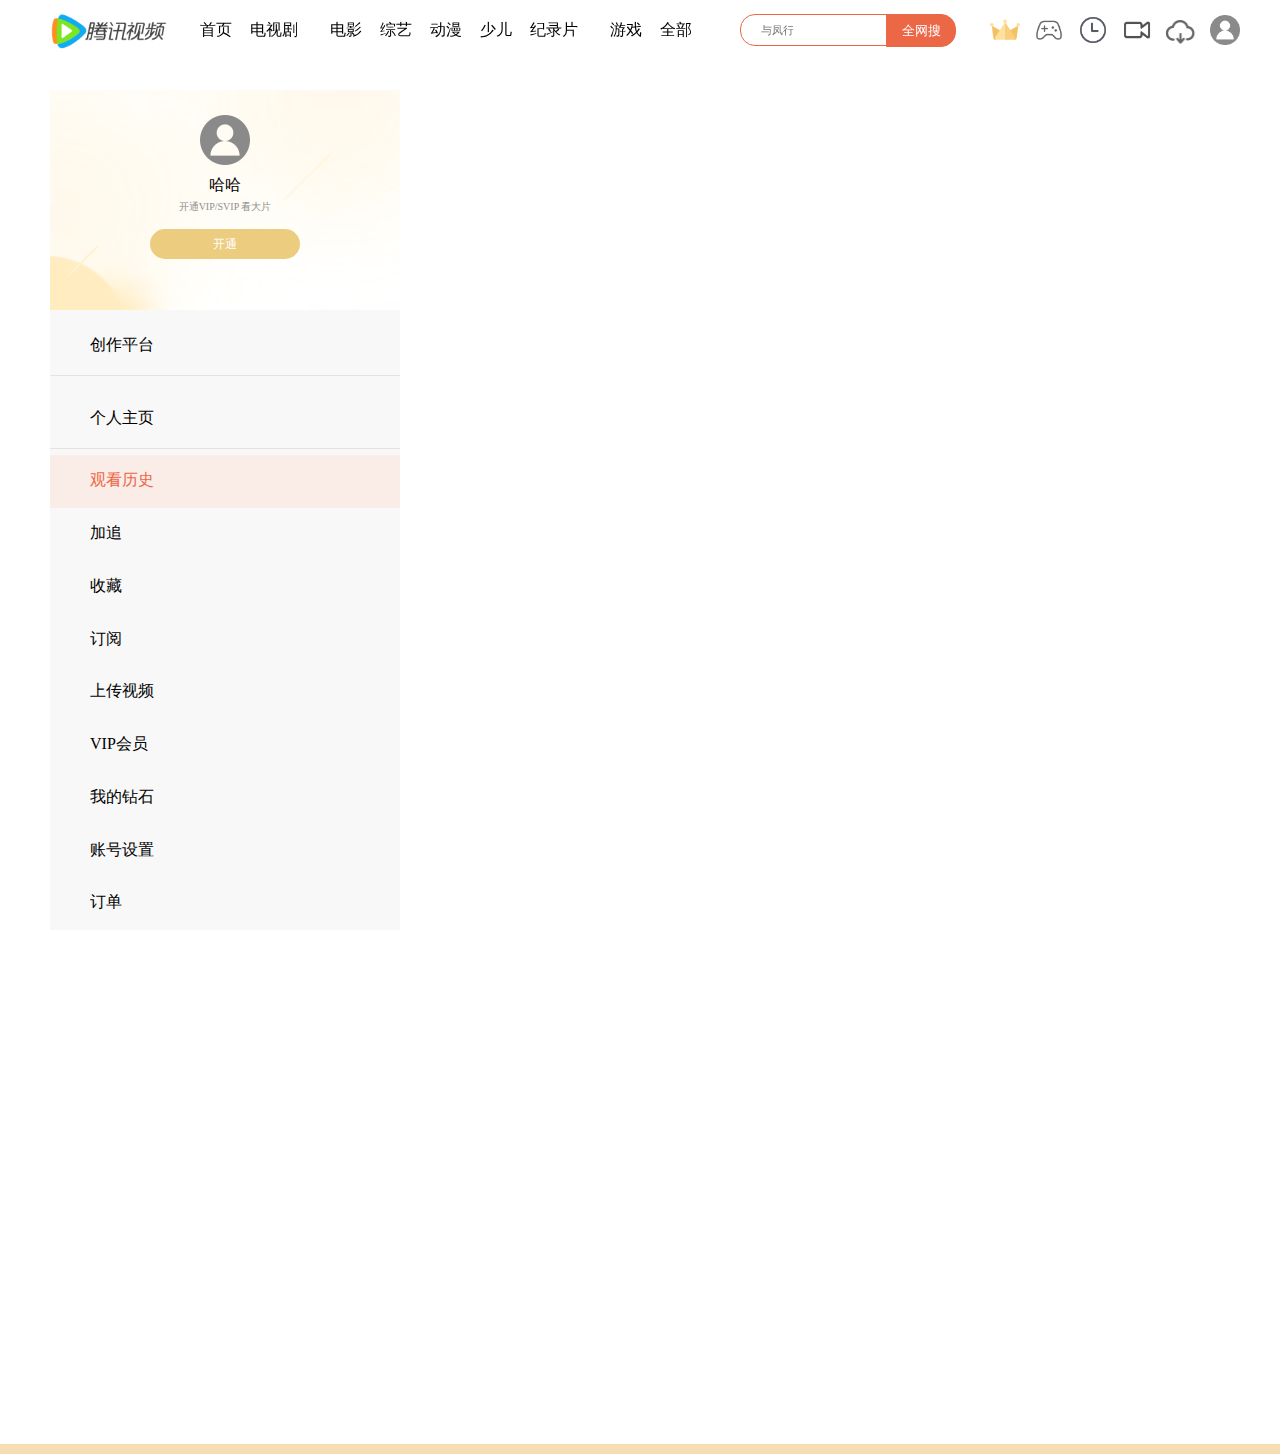
==== history.html @ ce2fe9be "4.15 23:44" ====
<!DOCTYPE html>
<html lang="en">
<head>
    <meta charset="UTF-8">
    <meta name="viewport" content="width=device-width, initial-scale=1.0">
    <title>观看历史</title>
    <link rel="stylesheet" href="css/info.css">
</head>
<body>
    <div class="top-block">
        <div class="top-logo"></div>
        <div class="top-content-link">
            <span class="top-context">首页</span>
            <span class="top-context">电视剧</span>
            <span class="top-context">电影</span>
            <span class="top-context">综艺</span>
            <span class="top-context">动漫</span>
            <span class="top-context">少儿</span>
            <span class="top-context">纪录片</span>
            <span class="top-context">游戏</span>
            <span class="top-context">全部</span>
        </div>
        <div class="input-box">
            <span class="input-zone">
                <input type="text" placeholder="与凤行">
            </span>
            <span class="input-zone">
                <button>全网搜</button>
            </span>
        </div>
        <div class="top-link">
            <span class="link-img"><img src="icon/vip-color-icon.png" alt="" id="vip-color-icon"></span>
            <span class="link-img"><img src="icon/game-icon.png" alt="" id="game-icon"></span>
            <span class="link-img"><img src="icon/history-icon.png" alt="" id="history-icon"></span>
            <span class="link-img"><img src="icon/working-icon.png" alt="" id="working-icon"></span>
            <span class="link-img"><img src="icon/download-icon2.png" alt="" id="download-icon2"></span>
            <span class="link-img"><img src="icon/touxiang.png" alt="" id="touxiang"></span>
        </div>
    </div>

    <div class="body-box">
        <div class="left-box">
            <div class="person-info">
                <div class="avatar"><img src="icon/touxiang.png" alt=""></div>
                <div class="person-name">哈哈</div>
                <div class="person-content">开通VIP/SVIP 看大片</div>
                <div class="vip-btn">开通</div>
            </div>
            <div class="function-list">
                <span class="function-span" id="top-modal">创作平台</span>
                <span class="function-span" id="top-modal">个人主页</span>
                <span class="function-span"  id="now-function">观看历史</span></a>
                <span class="function-span">加追</span></a>
                <a href="info.html" class="function"><span class="function-span">收藏</span></a>
                <span class="function-span">订阅</span>
                <span class="function-span">上传视频</span>
                <span class="function-span">VIP会员</span>
                <span class="function-span">我的钻石</span>
                <a href="logoff.html" class="function"><span class="function-span">账号设置</span></a>
                <span class="function-span">订单</span>
            </div>  
        </div>
        <div class="right-box">

        </div>  
    </div>
    <div class="white-block"></div>
    <div class="bottom-content"></div>
    <script type="text/javascript" src="javascript/info.js"></script>
</body>
</html>
---- css/info.css ----
* {
    margin: 0;
    padding: 0;
}

a {
    color: #000;
    text-decoration: none;
}

.top-block {
    display: grid;
    grid-template-columns: 50px 150px 520px 260px 320px;
    position: fixed;
    height: 40px;
    width: 100%;
    top: 10px;
    z-index: 88;
}

.white-block {
    position: fixed;
    width: 100%;
    height: 60px;
    top: 0;
    background-color: rgba(255, 255, 255, 0.95);
}

.top-logo {
    grid-column-start: 2;
    background-image: url(../icon/txvideo.png);
    background-repeat: no-repeat;
    background-size: 120px;
    background-position: 0 3px;
    cursor: pointer;
}

.top-content-link {
    display: grid;
    grid-column-start: 3;
    grid-template-columns: 50px 80px 50px 50px 50px 50px 80px 50px 50px;
}

.top-context {
    display: inline-block;
    width: 60px;
    line-height: 40px;
}

.input-box {
    place-self: center;
}

.input-zone input {
    outline: none;
    width: 180px;
    height: 30px;
    border-radius: 15px;
    border: 1px solid #ec6746;
    text-indent: 20px;
}

.input-zone input::placeholder {
    font-size: 11px;
}

.link-img img {
    position: relative;
    width: 30px;
    top: 5px;
    left: -30px;
    margin-right: 10px;
    cursor: pointer;
}

.input-zone button {
    display: inline-block;
    position: relative;
    height: 32.5px;
    top: 0.5px;
    /* 贴合input输入框 */
    width: 70px;
    border-top-right-radius: 15px;
    border-bottom-right-radius: 15px;
    border: 0;
    border: 1px solid #ec6746;
    background-color: #ec6746;
    left: -60px;
    cursor: pointer;
    color: white;
}

.body-box {
    display: grid;
    position: relative;
    grid-template-columns: 30px 20% 80% 30px;
    gap: 20px;
    /* 最左侧100%缩放留白 50px */
    top: 90px;
}

.person-info {
    background-image: url(../image/logined-content.png);
    background-size: cover;
    background-repeat: no-repeat;
    width: 100%;
    height: 220px;
}

.avatar {
    display: inline-block;
    margin-top: 25px;
    width: 100%;
    height: 60px
}

.avatar img {
    position: relative;
    margin-left: -25px;
    left: 50%;
    width: 50px;
    cursor: pointer;
}

.person-name {
    display: inline-block;
    width: 100%;
    text-align: center;
}

.person-content {
    display: inline-block;
    font-size: 10px;
    width: 100%;
    text-align: center;
    color: #8f8f8e;
}

.vip-btn {
    display: inline-block;
    position: relative;
    margin-top: 15px;
    width: 150px;
    height: 30px;
    border-radius: 15px;
    color: white;
    font-size: 12px;
    line-height: 30px;
    text-align: center;
    left: 50%;
    margin-left: -75px;
    background-color: #eccd7f;
    cursor: pointer;
}

.left-box {
    grid-column-start: 2;
}

.function-list {
    display: grid;
    /* grid-template-rows: auto; */
    background-color: #f8f8f8;
    width: 100%;
    height: 620px;
}

#top-modal {
    display: inline-block;
    height: 20px;
    width: 100%;
    margin-top: 10px;
    padding-bottom: 20px;
    text-indent: 40px;
    border-bottom: 1px solid #8f8f8e33;
}

.function-span {
    display: inline-block;
    padding-top: 15px;
    padding-bottom: 10px;
    text-indent: 40px;
    cursor: pointer;
}

.function-span:hover {
    color: #ec6746;
}

.function:hover {
    color: #ec6746;
}

#now-function {
    background-color: #fddacd66;
    color: #ec6746;
}

.bottom-content {
    display: inline-block;
    width: 100%;
    height: 10px;
    position: relative;
    top: 600px;
    background-color: wheat;
}

.logoff-box {
    width: 100%;
    height: 100px;
    border: 1px solid #8f8f8e33;
}

.logoff-content-1 {
    display: inline-block;
    position: relative;
    line-height: 100px;
    margin-left: 20px;
}

.logoff-content-2 {
    display: inline-block;
    position: relative;
    margin-left: 20px;
    color: #8f8f8e;
}

.logoff-btn {
    float: right;
    position: relative;
    top: 50%;
    /* height: 100%; */
    margin-top: -20px;
    margin-right: 40px;
    text-align: center;
    line-height: 40px;
    width: 120px;
    cursor: pointer;
    height: 40px;   
    border-radius: 20px;
    background-color: wheat;
}

@media screen and (max-width: 1180px){
    #history-icon {
        display: none;
    }
    #working-icon {
        display: none;
    }
    .body-box {
        grid-template-columns: 30px 350px 650px 50px;
        /* 留白 左侧功能 右侧功能 留白 */
    }
}

@media screen and (min-width: 1280px){
    .body-box {
        grid-template-columns: 30px 350px 800px 50px;
        /* 留白 左侧功能 右侧功能 留白 */
    }
    .top-block {
        grid-template-columns: 50px 150px 520px 300px 320px;
        /* 留白 logo 导航栏 搜索栏 功能栏  */
    }
    .input-box {
        width: 100%;
        /* justify-self: center; */
    }
    .input-box input {
        width: 200px;
        margin-left: 20px;
    }
}

@media screen and (min-width: 1500px){
    .body-box {
        grid-template-columns: 10% 350px 900px 50px;
        margin-left: -20px;
        /* 抵消gap:20px */
        /* 留白 左侧功能 右侧功能 留白 */
    }
    .top-block {
        grid-template-columns: 10% 150px 520px 460px 520px ;
        /* 留白 logo 导航栏 搜索栏 功能栏  */
    }
    .top-link {
        grid-column-start: 5;
    }
    .input-box {
        width: 100%;
        /* justify-self: center; */
    }
    .input-box input {
        width: 280px;
        margin-left: 20px;
    }
}

@media screen and (min-width: 1700px){
    .body-box {
        grid-template-columns: 10% 350px 1100px 50px;
        margin-left: -20px;
        /* 抵消gap:20px */
        /* 留白 左侧功能 右侧功能 留白 */
    }
    .top-block {
        grid-template-columns: 10% 150px 620px 460px 520px ;
        /* 留白 logo 导航栏 搜索栏 功能栏  */
    }
    .top-link {
        grid-column-start: 5;
    }
    .input-box {
        width: 100%;
        /* justify-self: center; */
    }
    .input-box input {
        width: 280px;
        margin-left: 20px;
    }
}


@media screen and (min-width: 2000px){
    .body-box {
        grid-template-columns: 20% 350px 1200px 50px;
        /* 留白 左侧功能 右侧功能 留白 */
    }
    .top-block {
        grid-template-columns: 20% 150px 720px 460px 520px;
        /* 留白 logo 导航栏 搜索栏 功能栏  */
    }
    .top-link {
        grid-column-start: 5;
    }
    .input-box {
        width: 100%;
        /* justify-self: center; */
    }
    .input-box input {
        width: 280px;
        margin-left: 20px;
    }
}

@media screen and (min-width: 2400px){
    .body-box {
        grid-template-columns: 20% 350px 1400px 50px;
        /* 留白 左侧功能 右侧功能 留白 */
    }
    .top-block {
        grid-template-columns: 20% 150px 1020px 460px 520px;
        /* 留白 logo 导航栏 搜索栏 功能栏  */
    }
    .top-link {
        grid-column-start: 5;
    }
    .input-box {
        width: 100%;
        /* justify-self: center; */
    }
    .input-box input {
        width: 280px;
        margin-left: 20px;
    }
}
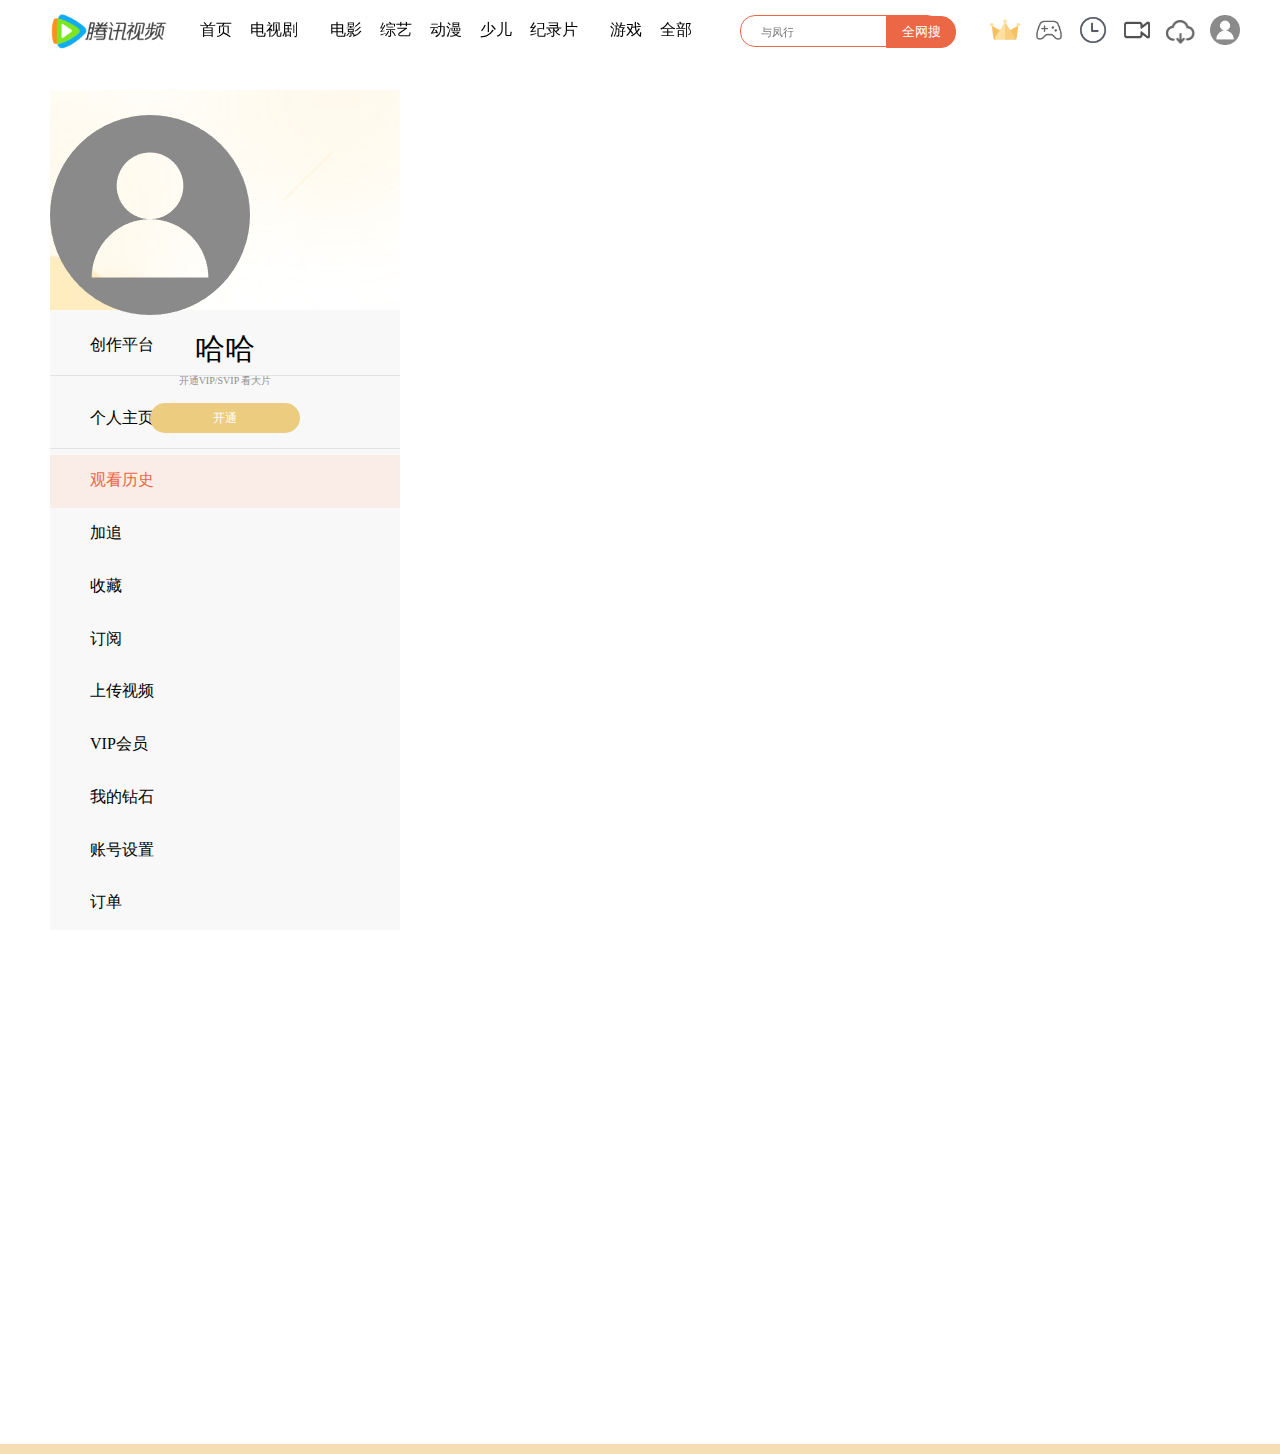
==== commit 030a08ba: "4/17 2:48" ====
--- a/history.html
+++ b/history.html
@@ -34,7 +34,88 @@
             <span class="link-img"><img src="icon/history-icon.png" alt="" id="history-icon"></span>
             <span class="link-img"><img src="icon/working-icon.png" alt="" id="working-icon"></span>
             <span class="link-img"><img src="icon/download-icon2.png" alt="" id="download-icon2"></span>
-            <span class="link-img"><img src="icon/touxiang.png" alt="" id="touxiang"></span>
+            <span class="link-img"><img src="icon/touxiang.png" alt="" id="touxiang">
+                <div class="drop-list" id="avatar-drop-box">
+                    <!-- 未登录   -->
+                    <div class="drop-line" id="avatar-drop-content-1">登陆之后可以</div>
+                    <div class="drop-line" id="avatar-drop-content-2">
+                        <span class="img-drop-box">
+                            <img src="#" alt="">
+                        </span>
+                        <span class="content-drop-box">
+                            同步多端观看记录
+                        </span>
+                        </div>
+                    <div class="drop-line" id="avatar-drop-content-2">
+                        <span class="img-drop-box">
+                            <img src="#" alt="">
+                        </span>
+                        <span class="content-drop-box">
+                            参与互动讨论
+                        </span>
+                        </div>
+                    <div class="drop-line" id="avatar-drop-content-2">
+                        <span class="img-drop-box">
+                            <img src="#" alt="">
+                        </span>
+                        <span class="content-drop-box">
+                            观看更个性化内容
+                        </span>
+                        </div>
+                    <div class="drop-line" id="avatar-drop-content-2">
+                        <span class="img-drop-box">
+                            <img src="#" alt="">
+                        </span>
+                        <span class="content-drop-box">
+                            领取专属游戏礼包
+                        </span>
+                    </div>
+                    <div class="login-in-btn">立即登录</div>
+                </div>      
+            <!-- 已登录 -->
+            <div class="drop-list" id="avatar-logined">
+                <div class="drop-line" id="avatar-logined-content-1">
+                    <div class="person-name">哈哈</div>
+                    <div class="avatar-logined-content">开通VIP/超级影视SVIP 看大片</div>
+                    <div class="avatar-vip-btn">开通腾讯视频VIP</div>
+                </div>
+                <a href="info.html" target="_blank">
+                    <div class="drop-line" id="avatar-logined-content-2">
+                        <span class="img-drop-box">
+                            <img src="#" alt="">
+                        </span>
+                        <span class="content-logined-box" id="person-index">
+                            个人中心
+                        </span>
+                        </div>
+                </a>
+                <div class="drop-line" id="avatar-logined-content-2">
+                    <span class="img-drop-box">
+                        <img src="#" alt="">
+                    </span>
+                    <span class="content-logined-box" id="my-favorite">
+                        我的加追
+                    </span>
+                    </div>
+                <div class="drop-line" id="avatar-logined-content-2">
+                    <span class="img-drop-box">
+                        <img src="#" alt="">
+                    </span>
+                    <span class="content-logined-box">
+                        我的游戏礼包
+                    </span>
+                </div>
+                <div class="drop-line" id="avatar-logined-content-2">
+                    <span class="img-drop-box">
+                        <img src="#" alt="">
+                    </span>
+                    <span class="content-logined-box">
+                        VIP消息
+                    </span>
+                </div>
+                <div class="login-out-btn">退出登录</div>
+            </div>    
+        </span>
         </div>
     </div>
 
--- a/css/info.css
+++ b/css/info.css
@@ -48,7 +48,10 @@
 }
 
 .input-box {
-    place-self: center;
+    /* place-self: center; */
+    position: relative;
+    top: 5px;
+
 }
 
 .input-zone input {
@@ -114,12 +117,58 @@
     height: 60px
 }
 
-.avatar img {
-    position: relative;
-    margin-left: -25px;
+.user-avatar {
+    position: relative;
+    margin-left: -30px;
     left: 50%;
-    width: 50px;
-    cursor: pointer;
+    width: 60px;
+    /* cursor: pointer; */
+}
+
+.avatar-input {
+    /* display: inline-block; */
+    display: none;
+    position: relative;
+    background-color: wheat;
+    border: 0;
+    top: -43px;
+    left: 110px;
+    width: 60px;
+    height: 60px;
+    border-radius: 30px;
+    cursor: pointer;
+    z-index: 10;
+    opacity: 0;
+}
+
+.avatar-upload {
+    /* display: inline-block; */
+    display: none;
+    background-image: url(../icon/changeAvatar.png);
+    background-repeat: no-repeat;
+    background-size: contain;
+    z-index: 9;
+    /* left: 45px; */
+    left: 110px;
+    position: relative;
+    border: 0;
+    width: 60px;
+    height: 60px;
+    border-radius: 30px;
+    cursor: pointer;
+    opacity: 0.9;
+}
+
+.avatar-input:hover ~.avatar-upload {
+    display: inline-block; 
+}
+
+.user-avatar:hover ~.avatar-upload {
+    display: inline-block; 
+}
+
+.avatar-upload:hover {
+    display: inline-block;
 }
 
 .person-name {
@@ -241,11 +290,491 @@
     background-color: wheat;
 }
 
-@media screen and (max-width: 1180px){
+#avatar-drop-box {
+    background-color: rgb(10, 10, 10);
+    /* display: block; */
+    display: none;
+    position: relative;
+    width: 360px;
+    height: 360px;
+    top: 15px;  
+    left: 80px;
+    border-radius: 20px;
+    cursor: pointer;
+    padding-top: 20px;
+    z-index: 88;
+}
+
+#avatar-drop-box:hover {
+    display: block;
+}
+
+#avatar-drop-box::after {
+    position: absolute;
+    box-sizing: content-box;
+    display: block;
+    top: -18px;
+    left: 120px;
+    border-top: 10px solid transparent;
+    border-left: 10px solid transparent;
+    border-right: 10px solid transparent;
+    border-bottom: 10px solid rgb(10, 10, 10);
+    content:' ';
+    z-index: 99;    
+}
+
+#avatar-drop-content-1 {
+    display: inline-block;
+    position: relative;
+    color: white;
+    width: 100%;
+    text-align: center;
+    margin-top: 10px;
+    font-size: 18px;
+}
+
+#avatar-drop-content-2 {
+    display: inline-block;
+    position: relative;
+    color: rgba(180, 180, 180); 
+    width: 100%;
+    text-align: center;
+    margin-top: 38px;
+}
+
+.login-in-btn {
+    background-color: #e2b359;
+    position: relative;
+    color: white;
+    height: 40px;
+    width: 90%;
+    text-align: center;
+    line-height: 40px;
+    font-size: 18px;
+    border-radius: 20px;
+    top: 30px;
+    margin-left: 20px;
+}
+
+/* #touxiang-link:hover +#avatar-logined {
+    display: block;
+}
+
+#touxiang-link:hover +.drop-list {
+    display: block;
+}
+
+#avatar-logined:hover {
+    display: block;
+} */
+
+#avatar-logined {
+    background-color: rgb(49, 48, 48);
+    position: relative;
+    /* display: block; */
+    display: none;
+    width: 360px;
+    height: 460px;
+    top: 10px;  
+    left: 50px;
+    padding-top: 20px;
+    z-index: 6;
+}
+
+#avatar-logined-content-1 {
+    background-image: url(../image/logined-content.png);
+    background-size: 300px;
+    position: relative;
+    height: 160px;
+    top: -20px;
+    /* background-position: -20px20px; */
+    text-align: center;
+    color: white;
+}
+
+#avatar-logined-content-2 {
+    display: inline-block;
+    width: 300px;
+    margin-top: 20px;
+    color: #d8dad3;
+    margin-left: 20px;
+    font-size: 18px;
+    border-bottom: 1px solid #d8dad344;
+    cursor: pointer;
+}
+
+#avatar-logined-content-2:hover {
+    color: white;
+}
+
+.login-out-btn {
+    display: inline-block;
+    width: 100%;
+    color: #999b95;
+    height: 40px;
+    line-height: 40px;
+    margin-top: 10px;
+    text-align: center;
+    cursor: pointer;
+}
+
+.login-out-btn:hover {
+    color: white;
+}
+
+.person-name {
+    padding-top: 10px;
+    font-size: 30px;
+}
+
+.avatar-logined-content {
+    color:  #d8dad3;
+    margin-top: 10px;
+}
+
+.avatar-vip-btn {
+    display: inline-block;
+    margin-top: 10px;
+    border-radius: 25px;
+    width: 300px;
+    height: 50px;
+    background: linear-gradient(to right, #f3f389, #e4a93c);
+    color: #91733b;
+    line-height: 50px;
+    font-size: 18px;
+    cursor: pointer;
+}
+
+.login-back {
+    display: none;
+    /* display: block; */
+    position: fixed;
+    background-color: rgba(24, 23, 23, 0.5);
+    width: 105%;
+    height: 105%;
+    top: -5px;
+    left: -5px;
+    /* 抵消html自带的margin */
+    z-index: 99;
+}
+
+.login-modal {
+    background-color: white;
+    display: none;
+    /* display: block; */
+    position: fixed;
+    width: 700px;
+    height: 500px;
+    margin-left: 50%;
+    /* margin-top: auto; */
+    left: -350px;
+    top: 50%;
+    margin-top: -150px;
+    z-index: 99;
+}
+
+.login-bar {
+    /* display: inline-block; */
+    position: relative;
+    background-color: #f1f1f1;
+    font-size: 20px;
+    width: 100%;
+    height: 60px;
+}
+
+.login-head-text {
+    display: inline-block;
+    position: relative;
+    line-height: 60px;
+    margin-left: 50%;
+    left: -40px;
+}
+
+.login-close {
+    display: inline-block;
+    position: absolute;
+    right: 20px;
+    top: 20px;
+    cursor: pointer;
+}
+
+.login-close>img {
+    width: 20px;
+}
+
+.login-text {
+    width: 100%;
+    position: relative;
+    color: #8a87a1;
+    text-align: center;
+    margin-top: 60px;
+}
+
+.login-qq {
+    width: 250px;
+    position: relative;
+    margin-left: 50%;
+    left: -135px;
+    margin-top: 20px;
+    height: 60px;
+    background-color: #54b4ef;
+    border-radius: 30px;
+    color: white;
+    font-size: 18px;
+    line-height: 60px;
+    text-align: center;
+    padding-left: 20px;
+    cursor: pointer;
+}
+
+.login-wx {
+    width: 250px;
+    position: relative;
+    margin-left: 50%;
+    left: -135px;
+    margin-top: 20px;
+    height: 60px;
+    background-color: #5fcf73;
+    border-radius: 30px;
+    color: white;
+    font-size: 18px;
+    line-height: 60px;
+    text-align: center;
+    padding-left: 20px;
+    cursor: pointer;
+}
+
+.login-select {
+    position: relative;
+    margin-top: 50px;
+    width: 500px;
+    margin-left: 50%;
+    left: -250px;
+    line-height: 30px;
+    /* margin-bottom: 10px; */
+}
+
+.login-a {
+    color: #f17e58;
+    cursor: pointer;
+}
+
+.login-radio {
+    width: 25px;
+}
+
+.un-selected {
+    display: block;
+    position: absolute;
+    left: -35px;
+    top: 5px;
+    cursor: pointer;
+}
+
+.is-selected {
+    display: none;
+    position: absolute;
+    left: -35px;
+    top: 5px;
+    cursor: pointer;
+}
+
+.login-alert {
+    /* display: inline-block; */
+    display: none;
+    position: absolute;
+    background-color: #494951;
+    width: 155px;
+    border-radius: 5px;
+    line-height: 30px;
+    text-align: center;
+    top: 310px;
+    left: 20px;
+    height: 30px;
+    color: white;
+    font-size: 14px;
+}
+
+.login-alert::after {
+    /* display: inline-block; */
+    position: absolute;
+    /* background-color: #494951; */
+    border-top: 8px solid #494951;
+    border-left: 8px solid transparent;
+    border-right: 8px solid transparent;
+    border-bottom: 8px solid transparent;
+    content: "";
+    top: 30px;
+    left: 48px;
+}
+
+.login-qq-modal {
+    background-color: white;
+    display: block;
+    display: none;
+    position: fixed;
+    width: 700px;
+    height: 500px;
+    margin-left: 50%;
+    margin-top: -250px;
+    left: -350px;
+    top: 50%;
+    z-index: 99;
+}
+
+.login-back-to-first {
+    position: relative;
+    left: 8px;
+    top: 5px;
+}
+
+.login-back-btn {
+    width: 25px;
+    cursor: pointer;
+}
+
+.login-qq-container {
+    display: grid;
+    width: 100%;
+    height: 600px;
+    grid-template-columns: 440px 350px;
+}
+
+.login-qq-text {
+    font-size: 28px;
+    width: 100%;
+    display: inline-block;
+    text-align: center;
+    margin-top: 15px;
+    margin-bottom: 15px;
+    font-weight: 520;
+}
+
+.login-qq-box {
+    /* padding-right: 50px; */
+    /* margin-right: 50px; */
+    height: 360px;
+}
+
+.login-qq-box div {
+    font-size: 16px;
+    text-align: center;
+}
+
+.login-qq-box .qq-head-text {
+    font-size: 23px;
+    margin-bottom: 10px;
+    text-align: center;
+}
+
+.qq-input {
+    margin-left: 80px;
+    width: 280px;
+    height: 45px;
+    border-radius: 5px;
+    margin-top: 10px;
+    background-color: white;
+    font-size: 20px;
+    border: 1px solid #8a87a1;
+}
+
+.qq-input:hover {
+    color: #000;    
+    /* 刷新hover效果，先前设置了input样式 */
+}
+
+.login-qq-btn {
+    margin-bottom: 50px;
+    height: 40px;
+    width: 280px;
+    background-color: #4397f7;
+    margin-left: 80px;
+    border-radius: 5px;
+    color: white;
+    line-height: 40px;
+    font-size: 20px;
+    text-align: center;
+    cursor: pointer;
+}
+
+.login-qq-btn:hover {
+    color: white;
+    /* 清空input:hover样式 */
+}
+
+.login-bottom-function {
+    margin-left: -20px;
+}
+
+.login-bottom-function span {
+    margin-left: 20px;
+    font-size: 14px;
+    cursor: pointer;
+}
+
+.login-hr {
+    color: #0004;
+    margin-left: 20px;
+}
+
+div.login-right-text span {
+    top: -10px;
+    position: relative;
+}
+.login-checkbox {
+    width: 12px;
+    /* border-radius: 12px; */
+    /* html复选框样式无法设置，需使用JavaScript模拟复选框 */
+}
+
+div.login-right-text {
+    font-size: 12px;
+    width: 220px;
+}
+
+.login-right-container {
+    top: 100px;
+    position: relative;
+}
+
+.reg-qq-modal {
+    background-color: white;
+    /* display: block; */
+    display: none;
+    position: fixed;
+    width: 700px;
+    height: 500px;
+    margin-left: 50%;
+    /* margin-top: auto; */
+    left: -350px;
+    top: calc(50% - 250px);
+    z-index: 99;   
+}
+
+#reg-username::placeholder {
+    /* 设置注册输入框placeholder样式 */
+    font-size: 14px;
+}
+
+
+@media screen and (max-width: 1024px) {
+    .top-block {
+        grid-template-columns: 50px 150px 400px 260px 220px;
+        /* 留白 logo 导航栏 搜索栏 功能栏  */
+    }
+}
+
+@media screen and (max-width: 1180px) {
     #history-icon {
         display: none;
     }
     #working-icon {
+        display: none;
+    }
+    #documentary-context {
+        display: none;
+    }
+    #game-context {
         display: none;
     }
     .body-box {
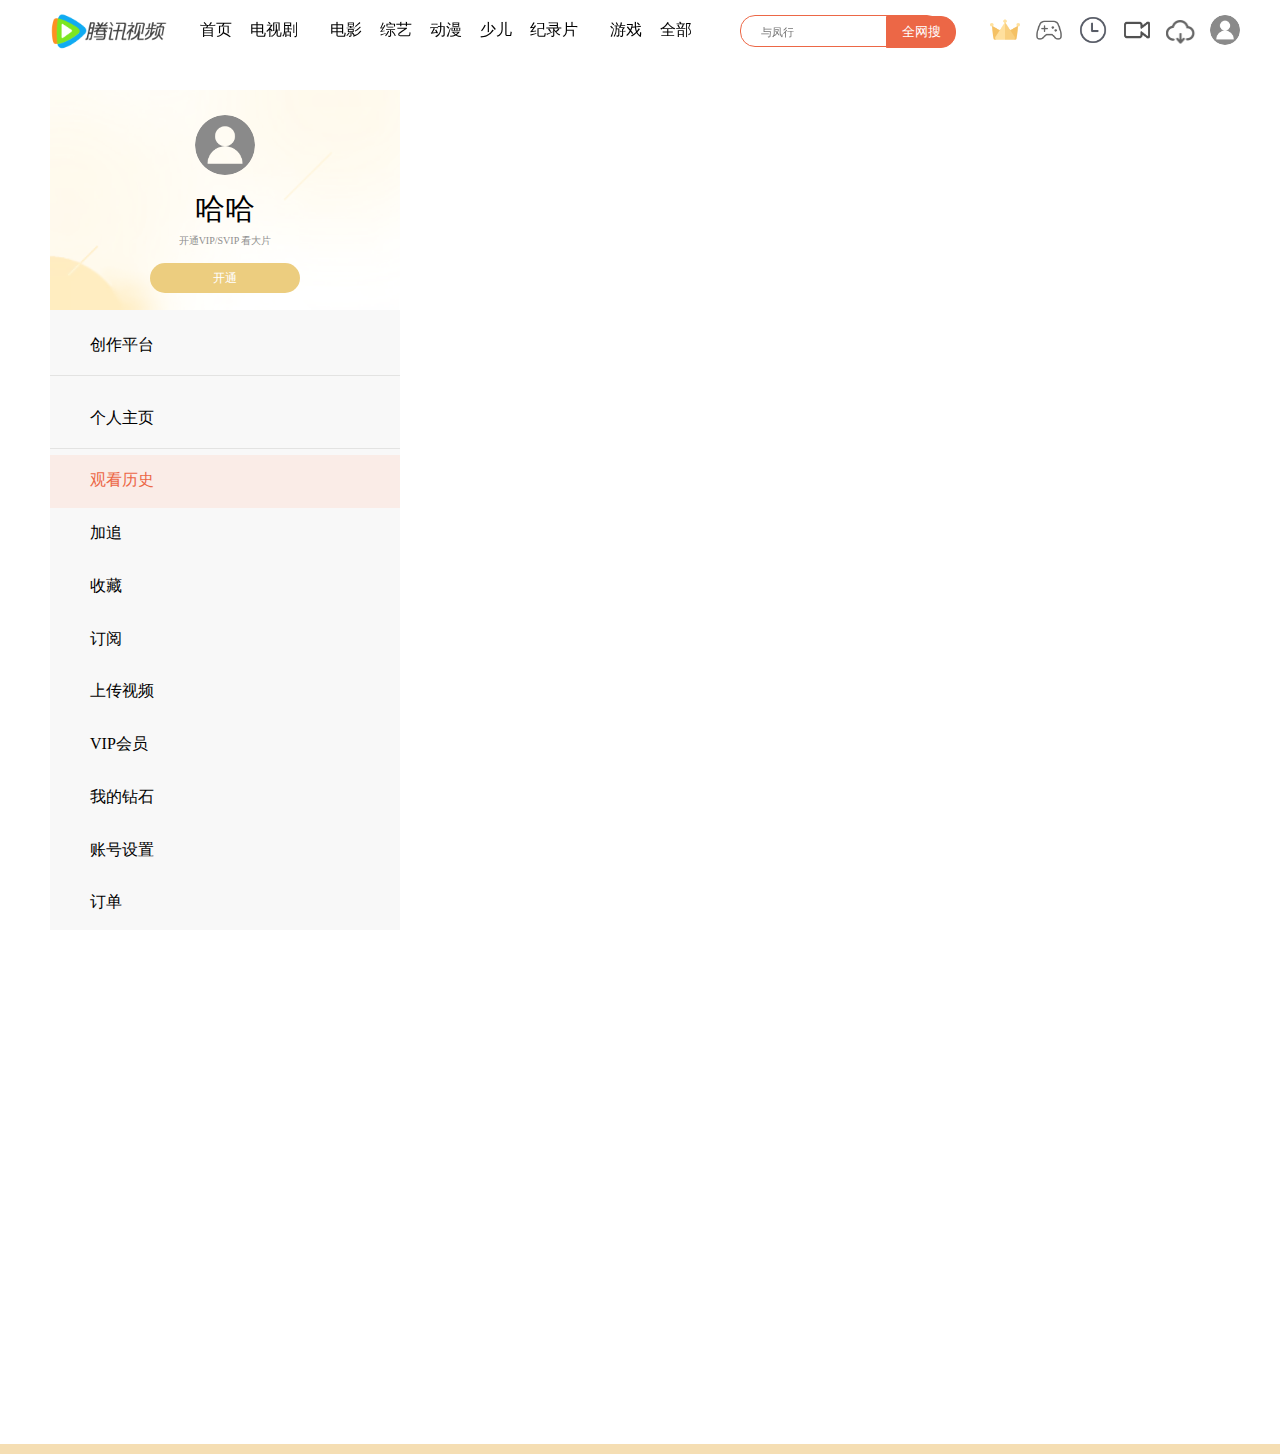
==== commit 67c0f104: "4.20 19:34" ====
--- a/history.html
+++ b/history.html
@@ -34,7 +34,7 @@
             <span class="link-img"><img src="icon/history-icon.png" alt="" id="history-icon"></span>
             <span class="link-img"><img src="icon/working-icon.png" alt="" id="working-icon"></span>
             <span class="link-img"><img src="icon/download-icon2.png" alt="" id="download-icon2"></span>
-            <span class="link-img"><img src="icon/touxiang.png" alt="" id="touxiang">
+            <span class="link-img"><img src="icon/touxiang.png" alt="" id="touxiang-link"></span>
                 <div class="drop-list" id="avatar-drop-box">
                     <!-- 未登录   -->
                     <div class="drop-line" id="avatar-drop-content-1">登陆之后可以</div>
@@ -75,7 +75,7 @@
             <!-- 已登录 -->
             <div class="drop-list" id="avatar-logined">
                 <div class="drop-line" id="avatar-logined-content-1">
-                    <div class="person-name">哈哈</div>
+                    <div class="person-name" id="user-name">哈哈</div>
                     <div class="avatar-logined-content">开通VIP/超级影视SVIP 看大片</div>
                     <div class="avatar-vip-btn">开通腾讯视频VIP</div>
                 </div>
@@ -122,8 +122,12 @@
     <div class="body-box">
         <div class="left-box">
             <div class="person-info">
-                <div class="avatar"><img src="icon/touxiang.png" alt=""></div>
-                <div class="person-name">哈哈</div>
+                <div class="avatar">
+                    <img src="icon/touxiang.png" class="user-avatar" alt="">
+                    <input type="file" class="avatar-input" accept=".jpeg,.jpg,.png">
+                    <button class="avatar-upload"></button>
+                </div>
+                <div class="person-name" id="user-name-2">哈哈</div>
                 <div class="person-content">开通VIP/SVIP 看大片</div>
                 <div class="vip-btn">开通</div>
             </div>
@@ -145,8 +149,127 @@
 
         </div>  
     </div>
+
     <div class="white-block"></div>
     <div class="bottom-content"></div>
-    <script type="text/javascript" src="javascript/info.js"></script>
+     <!-- 选择登录方式模块 -->
+     <div class="login-back"></div>
+     <div class="login-modal">
+         <div class="login-bar">
+             <span class="login-head-text">账号登录</span>
+             <span class="login-close"><img src="icon/close.png" alt="1" class="login-close-btn"></span>
+         </div>
+         <div class="login-text">
+             微信和QQ是两个独立账号，账号信息不互通
+         </div>
+         <div class="login-qq">QQ登录</div>
+         <div class="login-wx">微信登录</div>
+         <div class="login-alert">
+             请阅读并勾选下方协议
+         </div>
+         <div class="login-select">
+             <span class="un-selected"><img src="icon/un-selected.png" alt="" class="login-radio"></span>
+             <span class="is-selected"><img src="icon/is-selected.png" alt="" class="login-radio" style="width: 22px;"></span>
+             同意 
+             <span class="login-a">《服务协议》
+             </span>、<span class="login-a">《隐私政策》</span>、
+             <span class="login-a">《儿童隐私保护声明》</span>、
+             <span class="login-a">《已采集个人信息清单》</span>和 
+             <span class="login-a">《第三方信息共享清单》</span>
+         </div>  
+     </div>
+ 
+             <!-- qq登录模块 -->
+             <div class="login-qq-modal">
+                 <div class="login-bar">
+                     <span class="login-back-to-first" id="back-to-modal"><img src="icon/left.png" alt="1" class="login-back-btn"></span>
+                     <span class="login-head-text" style="margin-left: 290px">QQ账号登录</span>
+                     <span class="login-close"><img src="icon/close.png" alt="1" class="login-qq-close"></span>
+                 </div>
+                 <div class="login-qq-text">
+                     登录后高清播放更流畅
+                 </div>
+                 <div class="login-qq-container">
+                     <div class="login-qq-box" style="border-right: 1px solid #8a87a144">
+                         <div class="qq-head-text">密码登录</div>
+                         <div style="margin-bottom: 20px">推荐使用快捷登录，防止盗号</div>
+                         <!-- post?? -->
+                         
+                             <input type="text" class="qq-input" id="login-username">
+                             <input type="password" class="qq-input" id="login-password">
+                             <button class="login-qq-btn" id="login-button" style="margin-top: 40px">登录</button>
+                         
+                         <div class="login-bottom-function">
+                             <span>找回密码</span>
+                             <span class="login-hr">|</span>
+                             <span class="go-to-reg-btn">注册账号</span>
+                             <span class="login-hr">|</span>
+                             <span>意见反馈</span>
+                         </div>
+                     </div>
+                     <div class="login-qq-box">
+                         <div class="login-right-container">
+                             <div class="login-right-text">
+                             <input type="checkbox" class="login-checkbox">
+                             <span>腾讯视频将获取以下权限</span> 
+                         </div>
+                         <div class="login-right-text">
+                             <input type="checkbox" class="login-checkbox"> 
+                             <span >使用你的QQ头像、昵称信息</span>
+                         </div> 
+                         <div class="login-right-text" style="margin-left: 20px">授权即同意服务协议和QQ隐私保护指引</div>
+                         </div>
+                     </div>
+                 </div>
+             </div>
+             <!-- qq注册模块 -->
+             <div class="reg-qq-modal">
+                 <div class="login-bar">
+                     <span class="login-back-to-first" id="reg-back"><img src="icon/left.png" alt="1" class="login-back-btn"></span>
+                     <span class="login-head-text" style="margin-left: 290px">QQ账号注册</span>
+                     <span class="login-close"><img src="icon/close.png" alt="1" class="reg-close"></span>
+                 </div>
+                 <div class="login-qq-text">
+                     注册后跳转登录
+                 </div>
+                 <div class="login-qq-container">
+                     <div class="login-qq-box" style="border-right: 1px solid #8a87a144">
+                         <div class="qq-head-text">注册账号</div>
+                         <div style="margin-bottom: 20px">请输入账号与密码</div>
+                         <!-- post?? -->
+                          
+                             <input type="text" class="qq-input" id="reg-username" placeholder="长度至少为6,至少包含一个小写字母">
+                             <input type="password" class="qq-input" id="reg-password">
+                             <button class="login-qq-btn" style="margin-top: 40px" id="reg-button">注册</button>
+                         
+                         <div class="login-bottom-function">
+                             <span>找回密码</span>
+                             <span class="login-hr">|</span>
+                             <span class="go-to-login-btn">已有账号，登录</span>
+                             <span class="login-hr">|</span>
+                             <span>意见反馈</span>
+                         </div>
+                     </div>
+                     <div class="login-qq-box">
+                         <div class="login-right-container">
+                             <div class="login-right-text">
+                             <input type="checkbox" class="login-checkbox">
+                             <span>腾讯视频将获取以下权限</span> 
+                         </div>
+                         <div class="login-right-text">
+                             <input type="checkbox" class="login-checkbox"> 
+                             <span >使用你的QQ头像、昵称信息</span>
+                         </div> 
+                         <div class="login-right-text" style="margin-left: 20px">授权即同意服务协议和QQ隐私保护指引</div>
+                         </div>
+                     </div>
+                 </div>
+             </div>
+     
+             <script type="text/javascript" src="javascript/isLogined.js"></script>
+             <script type="text/javascript" src="javascript/LoginModal.js"></script>
+             <script type="text/javascript" src="javascript/FetchLogin.js"></script>
+             <script type="text/javascript" src="javascript/PostAvatar.js"></script>
+             <script type="text/javascript" src="javascript/Logout.js"></script>
 </body>
 </html>--- a/css/info.css
+++ b/css/info.css
@@ -122,6 +122,8 @@
     margin-left: -30px;
     left: 50%;
     width: 60px;
+    height: 60px;
+    border-radius: 30px;
     /* cursor: pointer; */
 }
 
@@ -340,6 +342,7 @@
     width: 100%;
     text-align: center;
     margin-top: 38px;
+    /* padding-bottom: 20px; */
 }
 
 .login-in-btn {
@@ -356,17 +359,11 @@
     margin-left: 20px;
 }
 
-/* #touxiang-link:hover +#avatar-logined {
-    display: block;
-}
-
-#touxiang-link:hover +.drop-list {
-    display: block;
-}
-
-#avatar-logined:hover {
-    display: block;
-} */
+#touxiang-link {
+    width: 30px;
+    height: 30px;
+    border-radius: 15px;
+}
 
 #avatar-logined {
     background-color: rgb(49, 48, 48);
@@ -396,6 +393,7 @@
     display: inline-block;
     width: 300px;
     margin-top: 20px;
+    padding-bottom: 15px;
     color: #d8dad3;
     margin-left: 20px;
     font-size: 18px;
